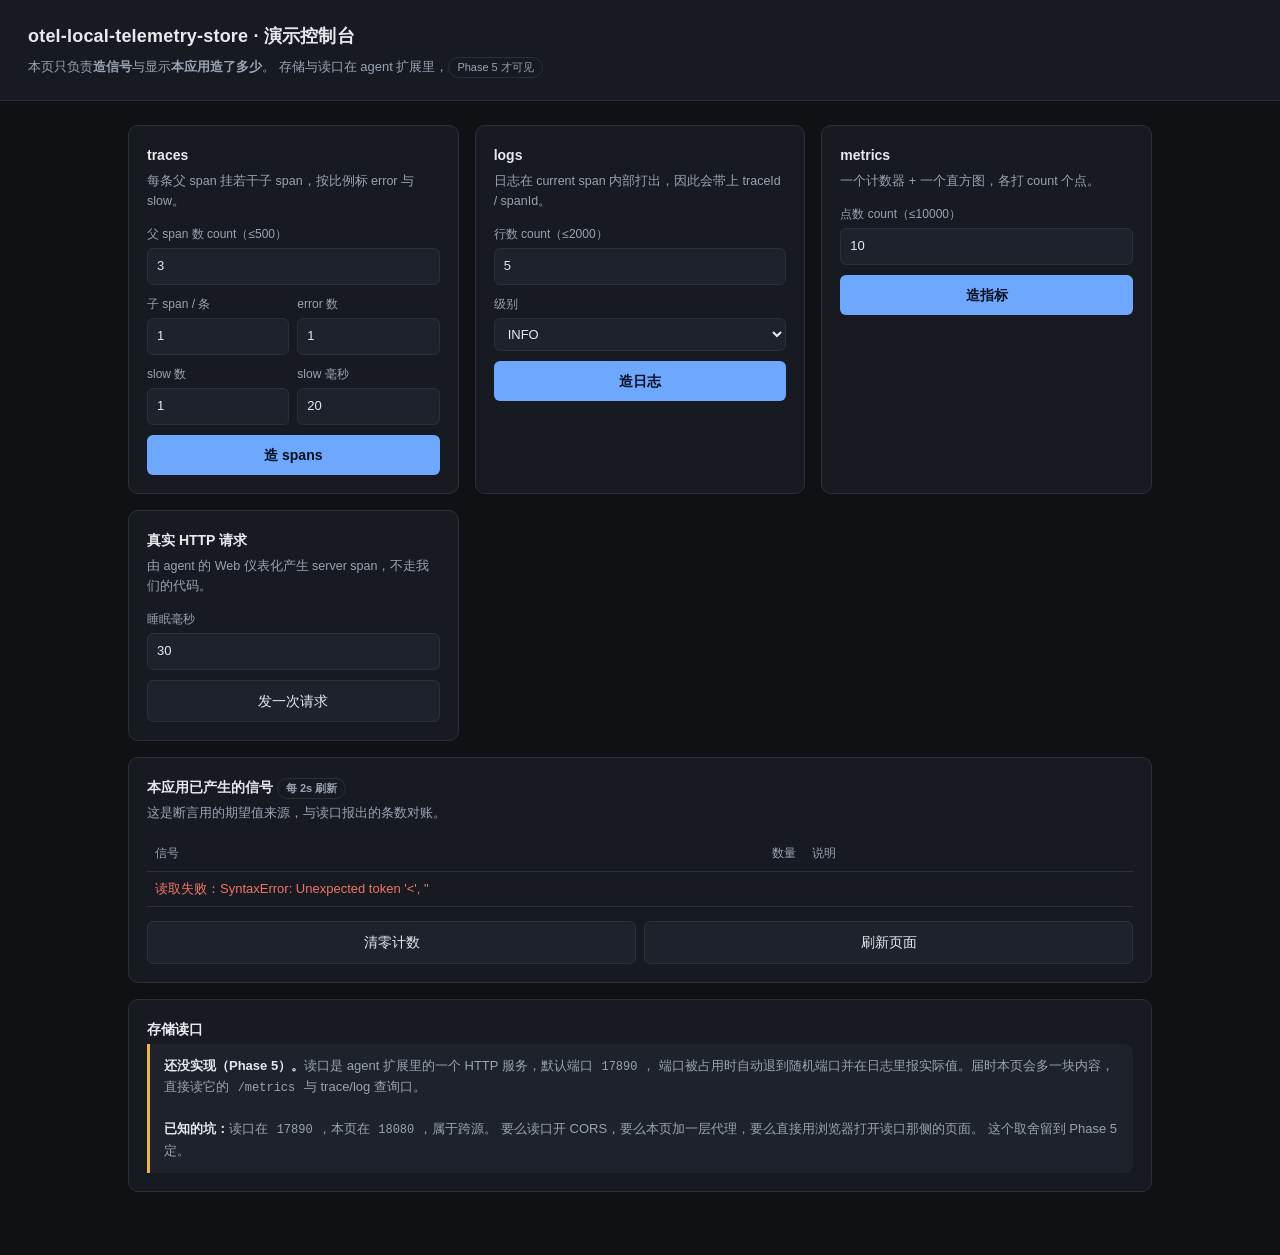
==== demo-app/src/main/resources/static/index.html @ 682c834a "feat(demo-app): 造三个信号的靶子 + 一键启动脚本 - demo-app 独立 maven 工程（父为 spring-boot-starter-parent），不进主 reactor，" ====
<!DOCTYPE html>
<html lang="zh-CN">
<head>
<meta charset="utf-8">
<meta name="viewport" content="width=device-width, initial-scale=1">
<title>otel-local-telemetry-store · 演示控制台</title>
<style>
  :root {
    --bg: #0f1115;
    --panel: #171a21;
    --panel-2: #1e222b;
    --line: #2a2f3a;
    --fg: #e6e9ef;
    --dim: #9aa3b2;
    --accent: #6ea8fe;
    --ok: #57d38c;
    --warn: #e8b64c;
    --err: #f0736a;
    --pending: #7d8595;
  }
  * { box-sizing: border-box; }
  body {
    margin: 0; background: var(--bg); color: var(--fg);
    font: 14px/1.6 -apple-system, "Segoe UI", "Microsoft YaHei", sans-serif;
  }
  header {
    padding: 22px 28px; border-bottom: 1px solid var(--line); background: var(--panel);
  }
  h1 { margin: 0 0 6px; font-size: 18px; letter-spacing: .2px; }
  .sub { color: var(--dim); font-size: 13px; }
  .wrap { max-width: 1080px; margin: 0 auto; padding: 24px 28px 64px; }
  .grid { display: grid; gap: 16px; grid-template-columns: repeat(auto-fit, minmax(300px, 1fr)); }
  .card { background: var(--panel); border: 1px solid var(--line); border-radius: 10px; padding: 18px; }
  .card h2 { margin: 0 0 4px; font-size: 14px; }
  .card p { margin: 0 0 14px; color: var(--dim); font-size: 12.5px; }
  label { display: block; font-size: 12px; color: var(--dim); margin-bottom: 4px; }
  input, select {
    width: 100%; padding: 7px 9px; margin-bottom: 10px;
    background: var(--panel-2); color: var(--fg);
    border: 1px solid var(--line); border-radius: 6px; font: inherit; font-size: 13px;
  }
  button {
    width: 100%; padding: 9px 12px; cursor: pointer;
    background: var(--accent); color: #08101f; border: 0; border-radius: 6px;
    font: inherit; font-weight: 600;
  }
  button:hover { filter: brightness(1.08); }
  button.ghost { background: var(--panel-2); color: var(--fg); border: 1px solid var(--line); font-weight: 400; }
  .row { display: flex; gap: 8px; }
  .row > * { flex: 1; }
  table { width: 100%; border-collapse: collapse; font-size: 13px; }
  th, td { text-align: left; padding: 7px 8px; border-bottom: 1px solid var(--line); }
  th { color: var(--dim); font-weight: 500; font-size: 12px; }
  td.num { text-align: right; font-variant-numeric: tabular-nums; }
  code { background: var(--panel-2); padding: 1px 5px; border-radius: 4px; font-size: 12px; }
  .note {
    border-left: 3px solid var(--pending); background: var(--panel-2);
    padding: 12px 14px; border-radius: 0 8px 8px 0; font-size: 13px; color: var(--dim);
  }
  .note b { color: var(--fg); }
  .note.pending { border-left-color: var(--warn); }
  .toast {
    position: fixed; right: 20px; bottom: 20px; max-width: 380px;
    background: var(--panel-2); border: 1px solid var(--line); border-left: 3px solid var(--ok);
    padding: 12px 14px; border-radius: 8px; font-size: 12.5px;
    opacity: 0; transform: translateY(8px); transition: .2s; pointer-events: none;
  }
  .toast.on { opacity: 1; transform: none; }
  .toast.err { border-left-color: var(--err); }
  .pill {
    display: inline-block; padding: 1px 8px; border-radius: 999px;
    font-size: 11px; border: 1px solid var(--line); color: var(--dim);
  }
</style>
</head>
<body>
<header>
  <h1>otel-local-telemetry-store · 演示控制台</h1>
  <div class="sub">
    本页只负责<b>造信号</b>与显示<b>本应用造了多少</b>。
    存储与读口在 agent 扩展里，<span class="pill">Phase 5 才可见</span>
  </div>
</header>

<div class="wrap">
  <div class="grid">

    <div class="card">
      <h2>traces</h2>
      <p>每条父 span 挂若干子 span，按比例标 error 与 slow。</p>
      <label>父 span 数 count（≤500）</label><input id="s-count" value="3">
      <div class="row">
        <div><label>子 span / 条</label><input id="s-child" value="1"></div>
        <div><label>error 数</label><input id="s-err" value="1"></div>
      </div>
      <div class="row">
        <div><label>slow 数</label><input id="s-slow" value="1"></div>
        <div><label>slow 毫秒</label><input id="s-slowms" value="20"></div>
      </div>
      <button onclick="send('spans')">造 spans</button>
    </div>

    <div class="card">
      <h2>logs</h2>
      <p>日志在 current span 内部打出，因此会带上 traceId / spanId。</p>
      <label>行数 count（≤2000）</label><input id="l-count" value="5">
      <label>级别</label>
      <select id="l-level"><option>INFO</option><option>WARN</option><option>ERROR</option></select>
      <button onclick="send('logs')">造日志</button>
    </div>

    <div class="card">
      <h2>metrics</h2>
      <p>一个计数器 + 一个直方图，各打 count 个点。</p>
      <label>点数 count（≤10000）</label><input id="m-count" value="10">
      <button onclick="send('metrics')">造指标</button>
    </div>

    <div class="card">
      <h2>真实 HTTP 请求</h2>
      <p>由 agent 的 Web 仪表化产生 server span，不走我们的代码。</p>
      <label>睡眠毫秒</label><input id="w-ms" value="30">
      <button class="ghost" onclick="work()">发一次请求</button>
    </div>

  </div>

  <div class="card" style="margin-top:16px">
    <h2>本应用已产生的信号 <span class="pill" id="tick">每 2s 刷新</span></h2>
    <p>这是断言用的期望值来源，与读口报出的条数对账。</p>
    <table>
      <thead><tr><th>信号</th><th style="text-align:right">数量</th><th>说明</th></tr></thead>
      <tbody id="stats"><tr><td colspan="3" style="color:var(--dim)">加载中…</td></tr></tbody>
    </table>
    <div class="row" style="margin-top:14px">
      <button class="ghost" onclick="send('reset')">清零计数</button>
      <button class="ghost" onclick="location.reload()">刷新页面</button>
    </div>
  </div>

  <div class="card" style="margin-top:16px">
    <h2>存储读口</h2>
    <div class="note pending">
      <b>还没实现（Phase 5）。</b>读口是 agent 扩展里的一个 HTTP 服务，默认端口 <code>17890</code>，
      端口被占用时自动退到随机端口并在日志里报实际值。届时本页会多一块内容，
      直接读它的 <code>/metrics</code> 与 trace/log 查询口。<br><br>
      <b>已知的坑：</b>读口在 <code>17890</code>，本页在 <code>18080</code>，属于跨源。
      要么读口开 CORS，要么本页加一层代理，要么直接用浏览器打开读口那侧的页面。
      这个取舍留到 Phase 5 定。
    </div>
  </div>

</div>

<div class="toast" id="toast"></div>

<script>
const $ = id => document.getElementById(id);
const fmt = n => n.toLocaleString('en-US');

function toast(msg, isErr) {
  const t = $('toast');
  t.textContent = msg;
  t.className = 'toast on' + (isErr ? ' err' : '');
  clearTimeout(t._h);
  t._h = setTimeout(() => { t.className = 'toast'; }, 4000);
}

async function post(path, query) {
  const r = await fetch('/demo/' + path + '?' + query, { method: 'POST' });
  if (!r.ok) throw new Error(path + ' -> HTTP ' + r.status);
  return r.json();
}

async function send(kind) {
  try {
    let q = '';
    if (kind === 'spans') {
      q = `count=${$('s-count').value}&childPerSpan=${$('s-child').value}` +
          `&errors=${$('s-err').value}&slow=${$('s-slow').value}&slowMs=${$('s-slowms').value}`;
    } else if (kind === 'logs') {
      q = `count=${$('l-count').value}&level=${$('l-level').value}`;
    } else if (kind === 'metrics') {
      q = `count=${$('m-count').value}`;
    } else if (kind === 'reset') {
      await post('reset', '');
      toast('计数已清零');
      refresh();
      return;
    }
    const j = await post(kind, q);
    toast(kind + ' 完成：' + JSON.stringify(j));
    refresh();
  } catch (e) {
    toast(String(e), true);
  }
}

async function work() {
  try {
    const r = await fetch('/demo/work?ms=' + $('w-ms').value);
    toast('已发一次请求（server span 由 agent 产生）');
  } catch (e) {
    toast(String(e), true);
  }
}

const ROWS = [
  ['traces', 'spans', '含 demo.request 与子 span'],
  ['traces', 'childSpans', 'demo.db.query'],
  ['traces', 'errorSpans', 'status=ERROR'],
  ['traces', 'slowSpans', '人为放慢'],
  ['logs', 'logLines', '带 trace 上下文'],
  ['metrics', 'metricPoints', 'counter + histogram'],
];

async function refresh() {
  try {
    const s = await (await fetch('/demo/stats')).json();
    $('stats').innerHTML = ROWS.map(([sig, key, note]) =>
      `<tr><td><code>${sig}</code></td>` +
      `<td class="num" data-k="${key}">${fmt(s[key] ?? 0)}</td>` +
      `<td style="color:var(--dim)">${note}</td></tr>`
    ).join('') +
    `<tr><td style="color:var(--dim)">应用 uptime</td>` +
    `<td class="num">${fmt(Math.floor(s.uptimeMs / 1000))}s</td>` +
    `<td style="color:var(--dim)">进程已运行</td></tr>`;
  } catch (e) {
    $('stats').innerHTML = `<tr><td colspan="3" style="color:var(--err)">读取失败：${e}</td></tr>`;
  }
}

refresh();
setInterval(refresh, 2000);
</script>
</body>
</html>
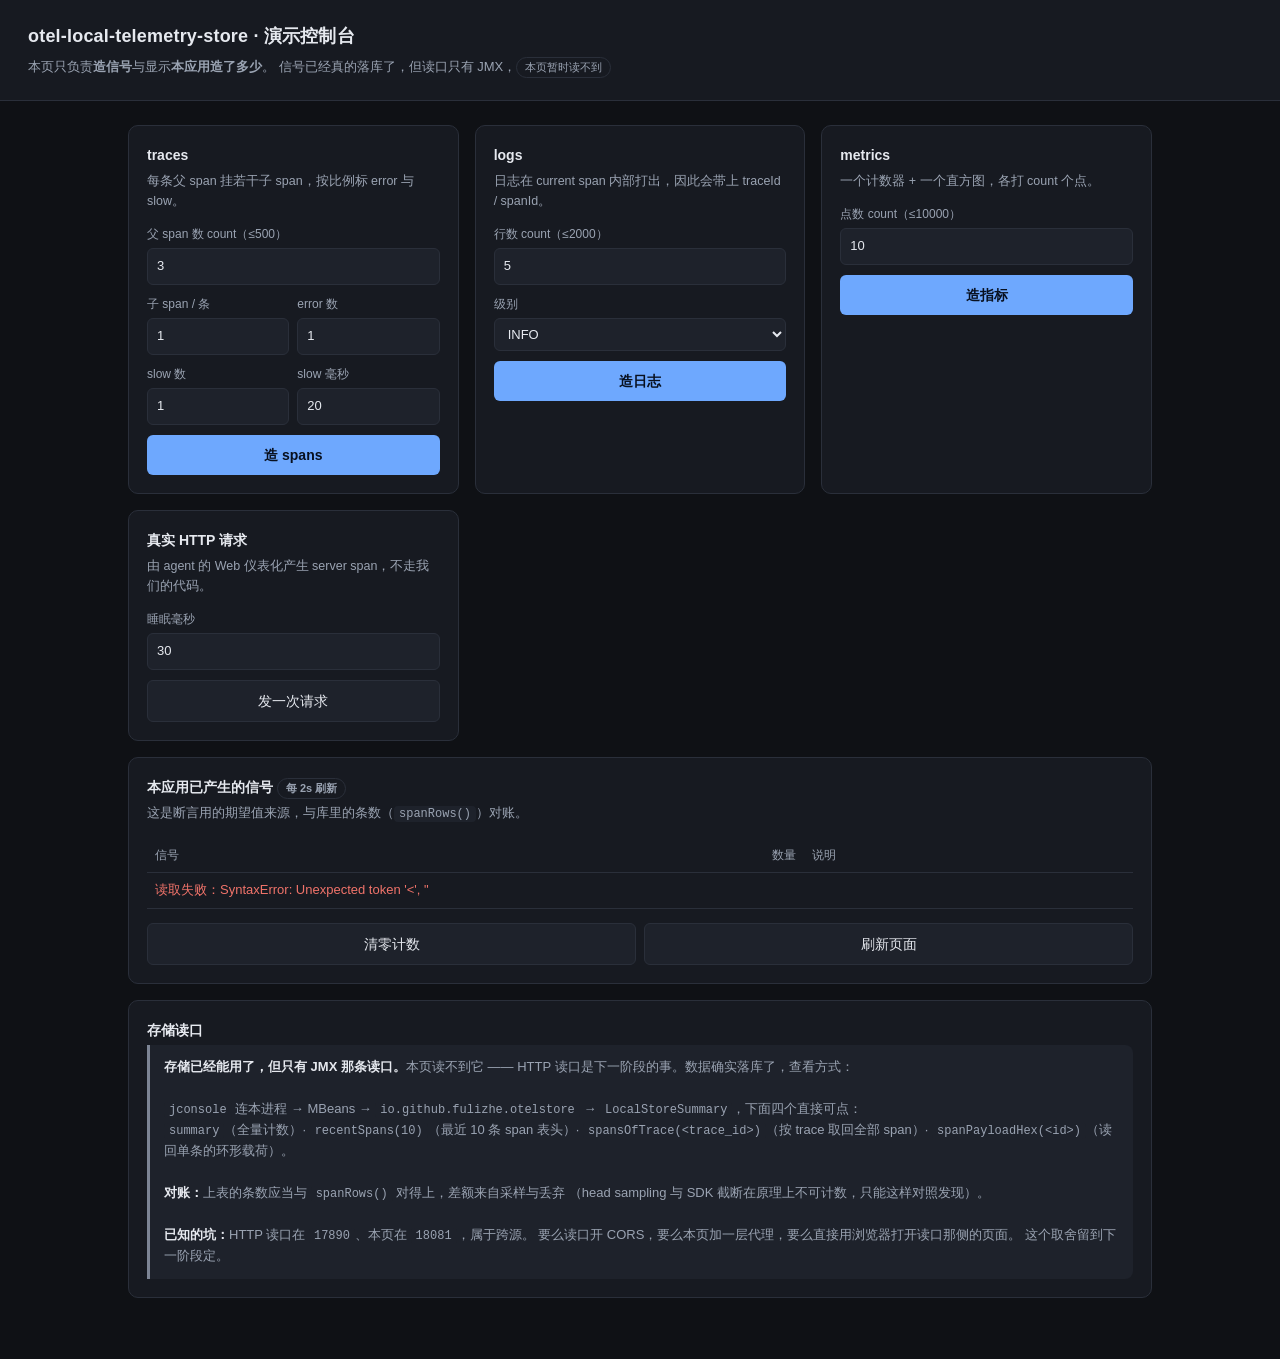
==== commit 66c98e50: "docs: 修掉 README 与 demo-app 页面里与 Phase 4b 现实矛盾的表述 上一提交补齐了 ADR 与验证记录，但 README 顶部还写着"骨架阶段 / 存储与读口尚未落地"，" ====
--- a/demo-app/src/main/resources/static/index.html
+++ b/demo-app/src/main/resources/static/index.html
@@ -78,7 +78,7 @@
   <h1>otel-local-telemetry-store · 演示控制台</h1>
   <div class="sub">
     本页只负责<b>造信号</b>与显示<b>本应用造了多少</b>。
-    存储与读口在 agent 扩展里，<span class="pill">Phase 5 才可见</span>
+    信号已经真的落库了，但读口只有 JMX，<span class="pill">本页暂时读不到</span>
   </div>
 </header>
 
@@ -127,7 +127,7 @@
 
   <div class="card" style="margin-top:16px">
     <h2>本应用已产生的信号 <span class="pill" id="tick">每 2s 刷新</span></h2>
-    <p>这是断言用的期望值来源，与读口报出的条数对账。</p>
+    <p>这是断言用的期望值来源，与库里的条数（<code>spanRows()</code>）对账。</p>
     <table>
       <thead><tr><th>信号</th><th style="text-align:right">数量</th><th>说明</th></tr></thead>
       <tbody id="stats"><tr><td colspan="3" style="color:var(--dim)">加载中…</td></tr></tbody>
@@ -140,13 +140,19 @@
 
   <div class="card" style="margin-top:16px">
     <h2>存储读口</h2>
-    <div class="note pending">
-      <b>还没实现（Phase 5）。</b>读口是 agent 扩展里的一个 HTTP 服务，默认端口 <code>17890</code>，
-      端口被占用时自动退到随机端口并在日志里报实际值。届时本页会多一块内容，
-      直接读它的 <code>/metrics</code> 与 trace/log 查询口。<br><br>
-      <b>已知的坑：</b>读口在 <code>17890</code>，本页在 <code>18080</code>，属于跨源。
+    <div class="note">
+      <b>存储已经能用了，但只有 JMX 那条读口。</b>本页读不到它 ——
+      HTTP 读口是下一阶段的事。数据确实落库了，查看方式：<br><br>
+      <code>jconsole</code> 连本进程 → MBeans → <code>io.github.fulizhe.otelstore</code> →
+      <code>LocalStoreSummary</code>，下面四个直接可点：<br>
+      <code>summary</code>（全量计数）· <code>recentSpans(10)</code>（最近 10 条 span 表头）·
+      <code>spansOfTrace(&lt;trace_id&gt;)</code>（按 trace 取回全部 span）·
+      <code>spanPayloadHex(&lt;id&gt;)</code>（读回单条的环形载荷）。<br><br>
+      <b>对账：</b>上表的条数应当与 <code>spanRows()</code> 对得上，差额来自采样与丢弃
+      （head sampling 与 SDK 截断在原理上不可计数，只能这样对照发现）。<br><br>
+      <b>已知的坑：</b>HTTP 读口在 <code>17890</code>、本页在 <code>18081</code>，属于跨源。
       要么读口开 CORS，要么本页加一层代理，要么直接用浏览器打开读口那侧的页面。
-      这个取舍留到 Phase 5 定。
+      这个取舍留到下一阶段定。
     </div>
   </div>
 
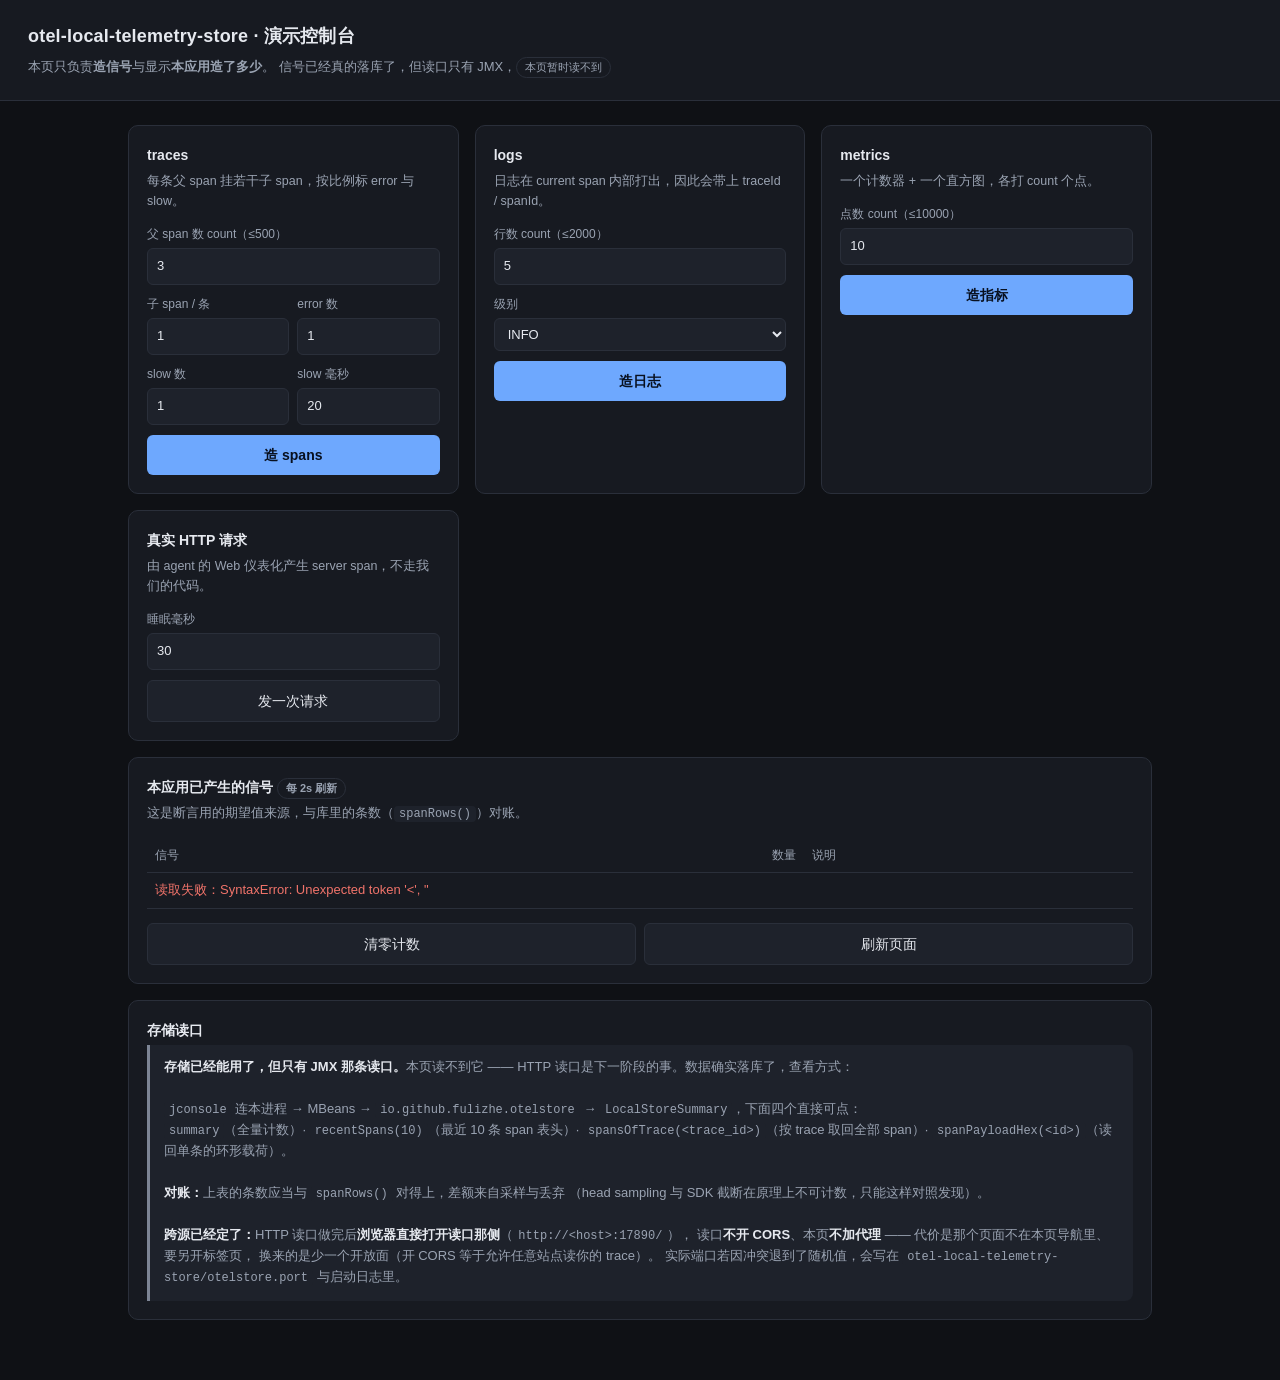
==== commit e8ac61da: "docs(adr): ADR-6 —— 读口端点表面一次定死（端口/清单/鉴权/自监控/自日志） Phase 4b 端到端验收通过后，数据已经在进程里，但唯一出口是 JMX：属性只能是 String/" ====
--- a/demo-app/src/main/resources/static/index.html
+++ b/demo-app/src/main/resources/static/index.html
@@ -150,9 +150,10 @@
       <code>spanPayloadHex(&lt;id&gt;)</code>（读回单条的环形载荷）。<br><br>
       <b>对账：</b>上表的条数应当与 <code>spanRows()</code> 对得上，差额来自采样与丢弃
       （head sampling 与 SDK 截断在原理上不可计数，只能这样对照发现）。<br><br>
-      <b>已知的坑：</b>HTTP 读口在 <code>17890</code>、本页在 <code>18081</code>，属于跨源。
-      要么读口开 CORS，要么本页加一层代理，要么直接用浏览器打开读口那侧的页面。
-      这个取舍留到下一阶段定。
+      <b>跨源已经定了：</b>HTTP 读口做完后<b>浏览器直接打开读口那侧</b>（<code>http://&lt;host&gt;:17890/</code>），
+      读口<b>不开 CORS</b>、本页<b>不加代理</b> —— 代价是那个页面不在本页导航里、要另开标签页，
+      换来的是少一个开放面（开 CORS 等于允许任意站点读你的 trace）。
+      实际端口若因冲突退到了随机值，会写在 <code>otel-local-telemetry-store/otelstore.port</code> 与启动日志里。
     </div>
   </div>
 
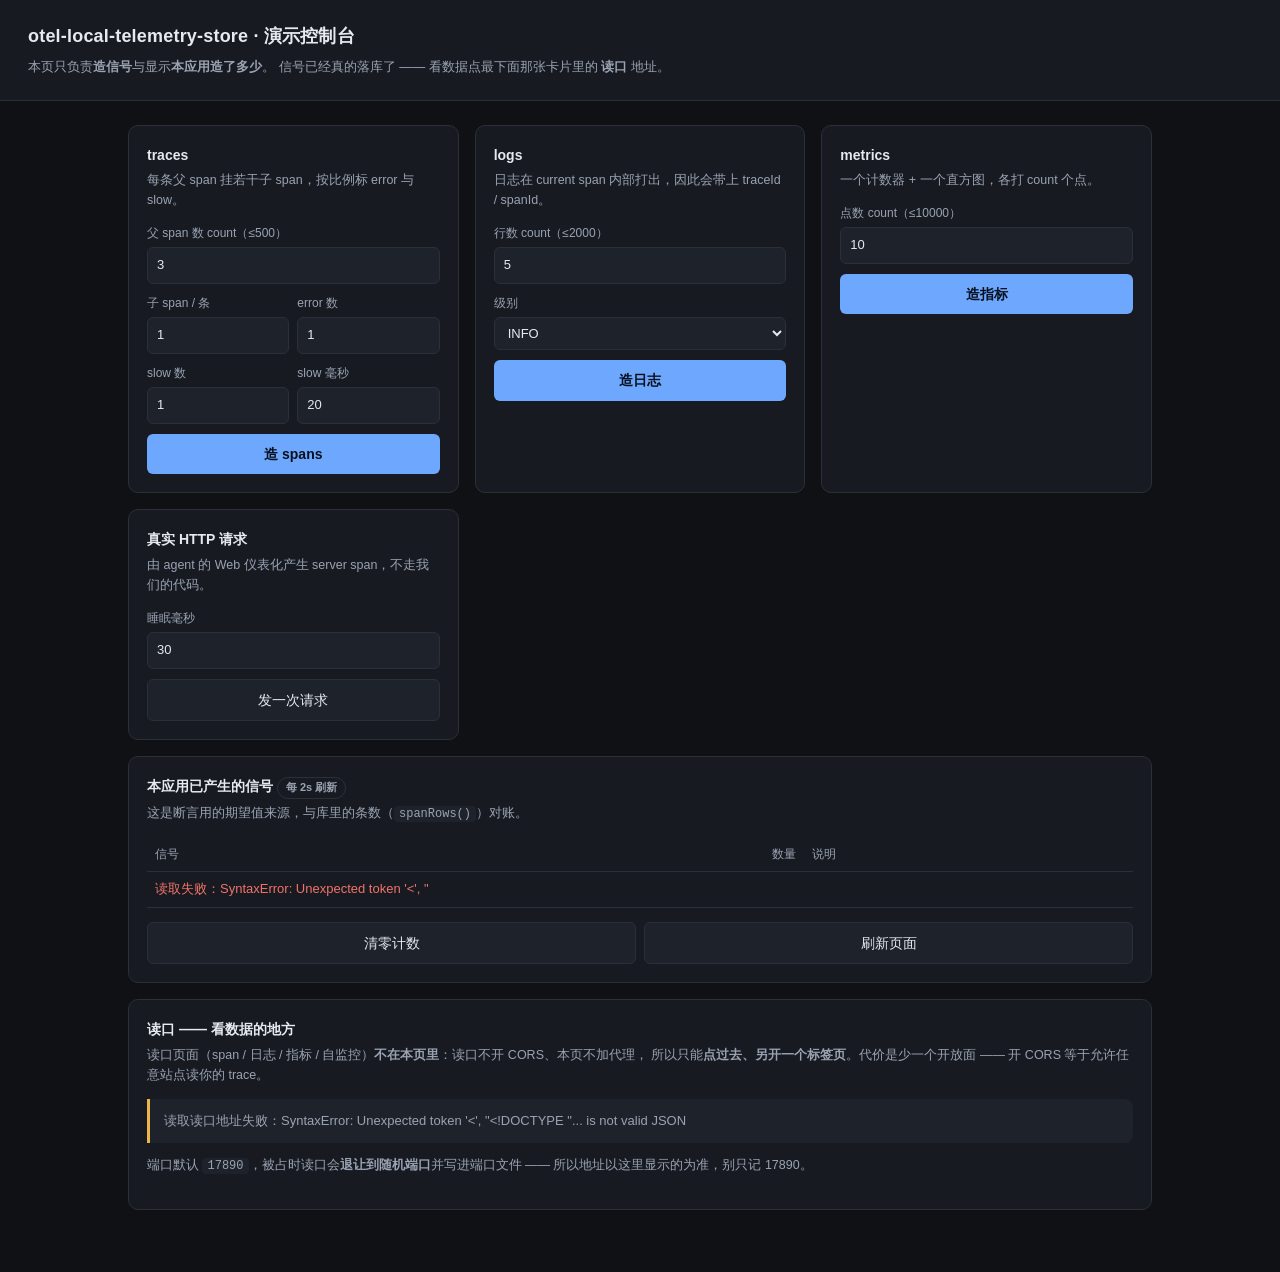
==== commit 85b49356: "feat(demo): 补上读口的发现性 —— 脚本打印实际地址 + 首页给黄页链接 问题：读口默认 17890，但端口被占时会**退让到随机端口**。这时人只知道 README 上的 17890，访" ====
--- a/demo-app/src/main/resources/static/index.html
+++ b/demo-app/src/main/resources/static/index.html
@@ -78,7 +78,7 @@
   <h1>otel-local-telemetry-store · 演示控制台</h1>
   <div class="sub">
     本页只负责<b>造信号</b>与显示<b>本应用造了多少</b>。
-    信号已经真的落库了，但读口只有 JMX，<span class="pill">本页暂时读不到</span>
+    信号已经真的落库了 —— 看数据点最下面那张卡片里的 <b>读口</b> 地址。
   </div>
 </header>
 
@@ -139,22 +139,16 @@
   </div>
 
   <div class="card" style="margin-top:16px">
-    <h2>存储读口</h2>
-    <div class="note">
-      <b>存储已经能用了，但只有 JMX 那条读口。</b>本页读不到它 ——
-      HTTP 读口是下一阶段的事。数据确实落库了，查看方式：<br><br>
-      <code>jconsole</code> 连本进程 → MBeans → <code>io.github.fulizhe.otelstore</code> →
-      <code>LocalStoreSummary</code>，下面四个直接可点：<br>
-      <code>summary</code>（全量计数）· <code>recentSpans(10)</code>（最近 10 条 span 表头）·
-      <code>spansOfTrace(&lt;trace_id&gt;)</code>（按 trace 取回全部 span）·
-      <code>spanPayloadHex(&lt;id&gt;)</code>（读回单条的环形载荷）。<br><br>
-      <b>对账：</b>上表的条数应当与 <code>spanRows()</code> 对得上，差额来自采样与丢弃
-      （head sampling 与 SDK 截断在原理上不可计数，只能这样对照发现）。<br><br>
-      <b>跨源已经定了：</b>HTTP 读口做完后<b>浏览器直接打开读口那侧</b>（<code>http://&lt;host&gt;:17890/</code>），
-      读口<b>不开 CORS</b>、本页<b>不加代理</b> —— 代价是那个页面不在本页导航里、要另开标签页，
-      换来的是少一个开放面（开 CORS 等于允许任意站点读你的 trace）。
-      实际端口若因冲突退到了随机值，会写在 <code>otel-local-telemetry-store/otelstore.port</code> 与启动日志里。
-    </div>
+    <h2>读口 —— 看数据的地方</h2>
+    <p>
+      读口页面（span / 日志 / 指标 / 自监控）<b>不在本页里</b>：读口不开 CORS、本页不加代理，
+      所以只能<b>点过去、另开一个标签页</b>。代价是少一个开放面 —— 开 CORS 等于允许任意站点读你的 trace。
+    </p>
+    <div id="readout-box" class="note">读取中…</div>
+    <p style="margin-top:12px">
+      端口默认 <code>17890</code>，被占时读口会<b>退让到随机端口</b>并写进端口文件 ——
+      所以地址以这里显示的为准，别只记 17890。
+    </p>
   </div>
 
 </div>
@@ -239,6 +233,32 @@
 
 refresh();
 setInterval(refresh, 2000);
+
+// 读口地址：从扩展写下的端口文件里读。端口退让时这里拿到的是退让后的值，
+// 所以刷新它是有意义的 —— 不能只显示一个写死的 17890。
+async function refreshReadout() {
+  const box = $('readout-box');
+  try {
+    const r = await (await fetch('/demo/readout')).json();
+    if (r.found) {
+      box.className = 'note';
+      box.innerHTML =
+        `<a href="${r.url}" target="_blank" rel="noopener"`
+        + ` style="font-size:16px;color:var(--accent)">${r.url}</a>`
+        + `<br><span style="color:var(--dim)">${r.detail} · 端口文件 <code>${r.portFile}</code></span>`;
+    } else {
+      box.className = 'note pending';
+      box.innerHTML = `<b>还没找到读口端口</b><br>${r.detail}`
+        + `<br><span style="color:var(--dim)">端口文件 <code>${r.portFile}</code></span>`;
+    }
+  } catch (e) {
+    box.className = 'note pending';
+    box.textContent = '读取读口地址失败：' + e;
+  }
+}
+refreshReadout();
+setInterval(refreshReadout, 2000);
+
 </script>
 </body>
 </html>
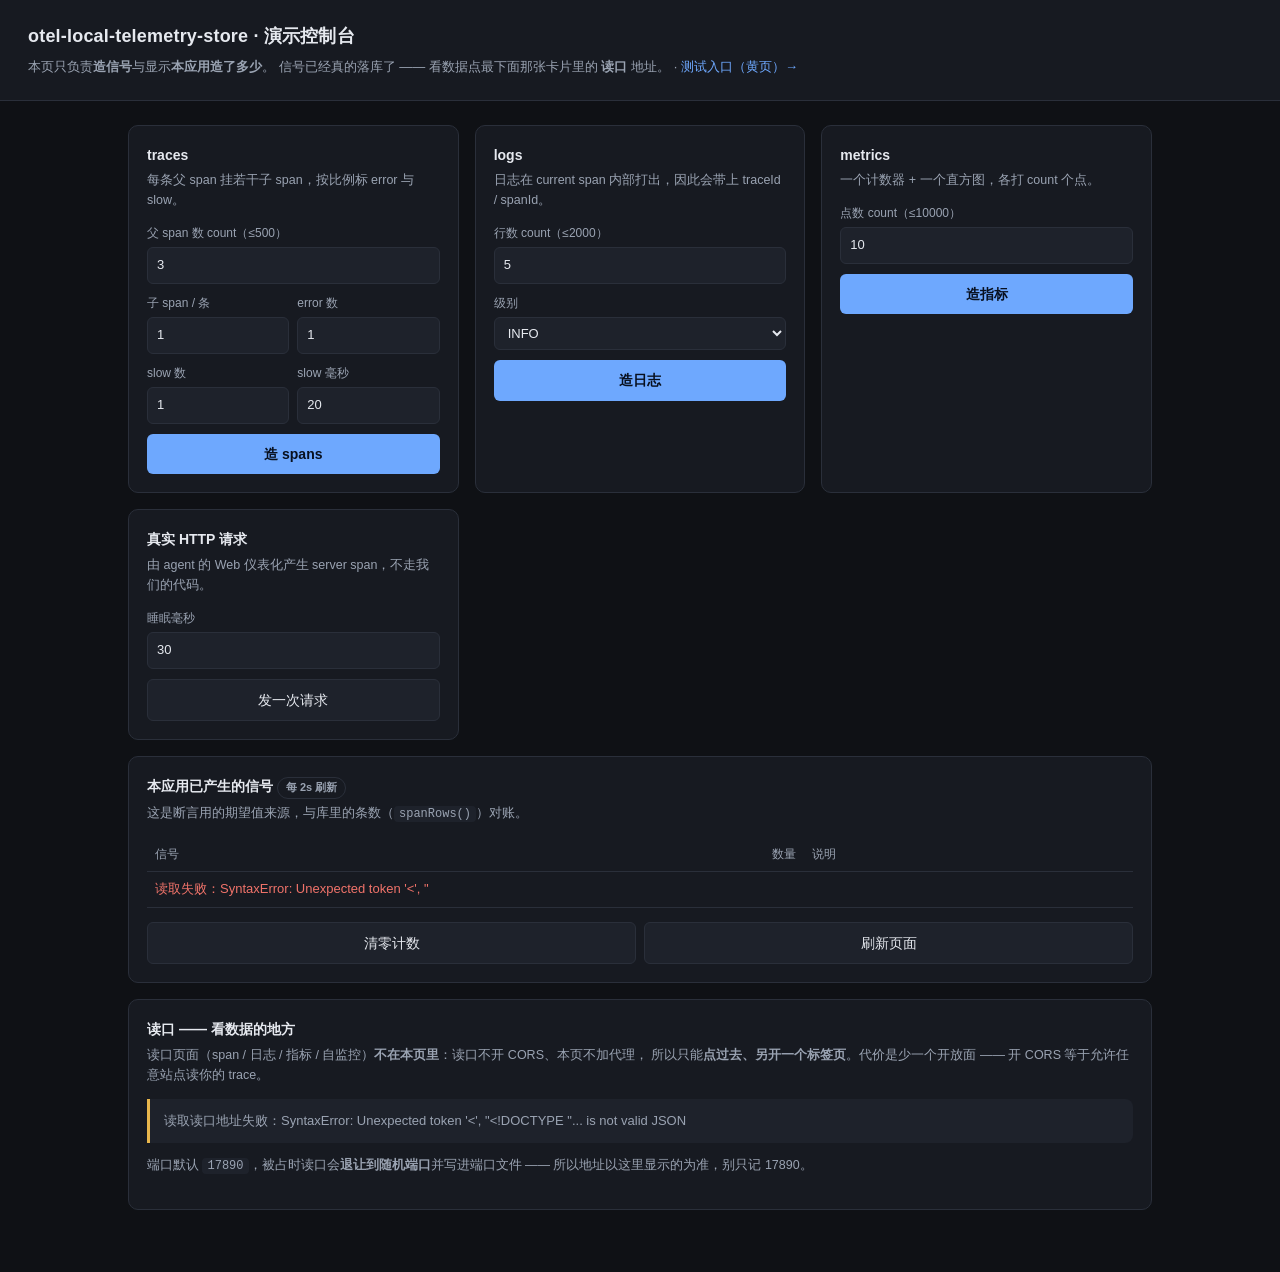
==== commit 7a843621: "feat(demo): 测试入口（黄页）—— 一次性测试 URL 可视化、点了就打 不想为了看拓扑去 curl /demo/deps/all、也不想记 URL；但读口是通用、只读、 不认识 demo-" ====
--- a/demo-app/src/main/resources/static/index.html
+++ b/demo-app/src/main/resources/static/index.html
@@ -79,6 +79,7 @@
   <div class="sub">
     本页只负责<b>造信号</b>与显示<b>本应用造了多少</b>。
     信号已经真的落库了 —— 看数据点最下面那张卡片里的 <b>读口</b> 地址。
+    · <a href="urls.html" style="color:var(--accent);text-decoration:none">测试入口（黄页）→</a>
   </div>
 </header>
 
@@ -242,10 +243,16 @@
     const r = await (await fetch('/demo/readout')).json();
     if (r.found) {
       box.className = 'note';
+      const base = r.url.endsWith('/') ? r.url : r.url + '/';
       box.innerHTML =
-        `<a href="${r.url}" target="_blank" rel="noopener"`
-        + ` style="font-size:16px;color:var(--accent)">${r.url}</a>`
-        + `<br><span style="color:var(--dim)">${r.detail} · 端口文件 <code>${r.portFile}</code></span>`;
+        `<a href="${base}" target="_blank" rel="noopener"`
+        + ` style="font-size:16px;color:var(--accent)">${base}</a>`
+        + `<br><span style="color:var(--dim)">${r.detail} · 端口文件 <code>${r.portFile}</code></span>`
+        + `<br><span style="display:inline-block;margin-top:8px">直接看：`
+        + `<a href="${base}topology.html" target="_blank" rel="noopener" style="color:var(--accent)">拓扑</a> · `
+        + `<a href="${base}traces.html" target="_blank" rel="noopener" style="color:var(--accent)">span</a> · `
+        + `<a href="${base}self-log.html" target="_blank" rel="noopener" style="color:var(--accent)">扩展日志</a>`
+        + `</span>`;
     } else {
       box.className = 'note pending';
       box.innerHTML = `<b>还没找到读口端口</b><br>${r.detail}`
